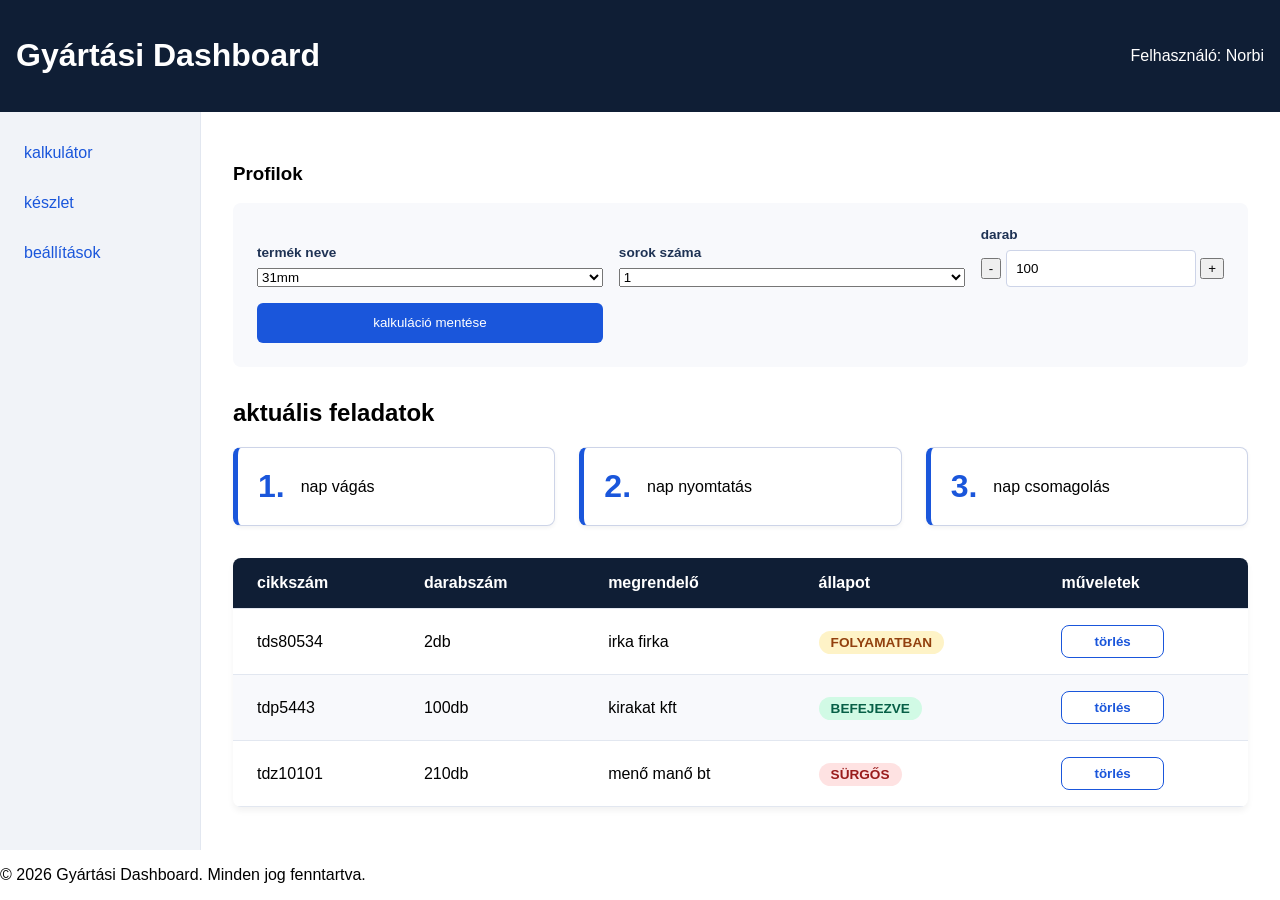
==== 2.5/index.html @ 31476031 "újra tervezés kezdete" ====
<!DOCTYPE html>
<html lang="hu">
<head>
    <meta charset="UTF-8">
    <meta name="viewport" content="width=device-width, initial-scale=1.0">
    <title>tanulás 1.6</title>
    <link rel="stylesheet" href="style.css">
</head>
<body>
    <header>
        <h1>Gyártási Dashboard</h1>
        <nav>Felhasználó: Norbi</nav>
    </header>

    <main class="container">
        <aside class="sidebar">
            <ul>
                <li><a href="#">kalkulátor</a></li>
                <li><a href="#">készlet</a></li>
                <li><a href="#">beállítások</a></li>
            </ul>
        </aside>
        
        <section class="content">
            <div class="calculator-box">
            <h3>Profilok</h3>
                <form class="calc-form">
                    <div class="input-group">
                        <label for="product-name">termék neve</label>
                        <select name="profil" id="profil">
                            <option value="31">31mm</option>
                            <option value="40">40mm</option>
                            <option value="46">46mm</option>
                        </select>
                    </div>

                    <div class="input-group">
                        <label for="row-number">sorok száma</label>
                        <select name="row-number" id="row-number">
                            <option value="1">1</option>
                            <option value="2">2</option>
                            <option value="3">3</option>
                            <option value="4">4</option>
                            <option value="5">5</option>
                            <option value="6">6</option>
                        </select>
                    </div>

                    <div class="input-group">
                        <label for="quantity">darab</label>
                        <div class="quantity-selector">
                            <button type="button" class="quantity-btn" id="minus-btn">-</button>
                            <input type="number" id="quantity" name="quantity" min="1" value="100">
                            <button type="button" class="quantity-btn" id="plus-btn">+</button>
                        </div>
                    </div>

                    <button class="btn-primary" type="submit">kalkuláció mentése</button>
                </form>
            </div>
            <h2>aktuális feladatok</h2>
            <div class="card-grid">
                <article class="card">
                    <span class="card-number">1.</span>
                    <span class="card-text">nap vágás</span>
                </article>
                <article class="card">
                    <span class="card-number">2.</span>
                    <span class="card-text">nap nyomtatás</span>
                </article>
                <article class="card">
                    <span class="card-number">3.</span>
                    <span class="card-text">nap csomagolás</span>
                </article>
            </div>

            <table class="production-table">
                <thead>
                    <tr>
                        <th>cikkszám</th>
                        <th>darabszám</th>
                        <th>megrendelő</th>
                        <th>állapot</th>
                        <th>műveletek</th>
                    </tr>
                </thead>
                <tbody id="production-body">
                    <tr>
                        <td>tds80534</td>
                        <td>2db</td>
                        <td>irka firka</td>
                        <td><span class="status status-pending">folyamatban</span></td>
                        <td><button class="btn-outline delete-btn">törlés</button></td>
                    </tr>
                    <tr>
                        <td>tdp5443</td>
                        <td>100db</td>
                        <td>kirakat kft</td>
                        <td><span class="status status-complete">befejezve</span></td>
                        <td><button class="btn-outline delete-btn">törlés</button></td>
                    </tr>
                    <tr>
                        <td>tdz10101</td>
                        <td>210db</td>
                        <td>menő manő bt</td>
                        <td><span class="status status-urgent">sürgős</span></td>
                        <td><button class="btn-outline delete-btn">törlés</button></td>
                    </tr>
                </tbody>
            </table>

        </section>
    </main>
    <footer>
        <p>&copy; 2026 Gyártási Dashboard. Minden jog fenntartva.</p>
    </footer>
    <div id="delete-modal" class="modal">
        <div class="modal-content mac-launch">
            <h3>Biztos törölni szeretnéd?</h3>
            <p>Ez a művelet nem vonható vissza!</p>
            <div class="modal-buttons">
                <button id="cancel-btn" class="btn-outline">Mégse</button>
                <button id="confirm-btn" class="btn-danger">Törlés</button>
            </div>
        </div>
    </div>
    <script src="app.js"></script>
</body>
</html>
---- 2.5/style.css ----
:root{
    --primary-blue: #1a56db;
    --primary-green: #d1fae5;
    --bg-light:#f8f9fc;
}

body{
    margin: 0;
    font-family: sans-serif;
    display: flex;
    flex-direction: column;
    min-height: 100vh;
}
header{
    background-color: #0f1e35;
    color: white;
    padding: 1rem;
    display: flex;
    justify-content: space-between;
    align-items: center;
}

.container{
    display: flex;
    flex: 1;
}

.sidebar{
    width: 200px;
    background-color: #f1f3f8;
    
    border-right: 1px solid #e2e7f0;;
}
.content{
    flex: 1;
    padding: 2rem;
}
.card-grid{
    display: grid;
    grid-template-columns: repeat(3, 1fr);
    gap: 1.5rem;
    margin-top: 1rem;
}
.card{
    background: white;
    border: 1px solid #cdd4e8;
    padding: 20px;
    border-radius: 8px;
    box-shadow: 0 2px 4px rgba(0,0,0,0.05);
    border-left: 5px solid var(--primary-blue);
    display:flex;
    align-items:center;
    gap:1rem;
}

.card-number{
    font-size: 2rem;
    font-weight:bold;
    color: var(--primary-blue);
}

.calc-form{
    display: grid;
    grid-template-columns: 1fr 1fr auto;
    gap: 1rem;
    align-items: end;
    background: var(--bg-light);
    padding: 1.5rem;
    border-radius: 8px;
    margin-bottom: 2rem;
}

.input-group{
    display: flex;
    flex-direction: column;
    gap: 0.5rem;
}

.input-group label{
    font-weight: bold;
    font-size: 0.85rem;
    color: #1e3254;
}

input{
    padding: 0.6rem;
    border: 1px solid #cdd4e8;
    border-radius: 4px;
}

input:focus{
    outline: none;
    border-color: var(--primary-blue);
    box-shadow: 0 0 0 3px rgba(26,86,219,0.2);
    transition: all 1.3s ease;
}

.btn-primary{
    background-color: var(--primary-blue);
    color: white;
    border: none;
    padding: 0.8rem 1.5rem;
    border-radius: 6px;
}

.btn-primary:hover{
    background-color: #1647b5;
    transform: translateY(-1px);
}

.btn-primary:active{
    transform: translateY(0);
}

.production-table{
    width: 100%;
    border-collapse:collapse;
    background-color: white;
    border-radius: 8px;
    overflow:hidden;
    box-shadow: 0 4px 6px rgba(0,0,0,0.05);
    margin-top: 2rem;
}

.production-table thead{
    background-color: #0f1e35;
    color:white;
    text-align:left;
}

.production-table th,
.production-table td{
    padding: 1rem 1.5rem;
    border-bottom: 1px solid #e2e7f0;
}

.production-table tbody tr:nth-child(even){
    background-color: var(--bg-light);
}

.production-table tbody tr:hover{
    background-color: #edf2ff;
    transition: backgrouns-color 0.2s;
}

.status{
    padding:0.25rem 0.75rem;
    border-radius: 20px;
    font-size: 0.85rem;
    font-weight: bold;
    text-transform: uppercase;
}

.status-pending{
    background-color: #fef3c7;
    color: #92400e;
}

.status-complete{
    background-color: var(--primary-green);
    color: #065f46;
}

.status-urgent{
    background-color: #fee2e2;
    color: #991b1b;
}

.btn-outline{
    background-color:white;
    color: var(--primary-blue);
    border: 1px solid var(--primary-blue);
    padding: 0.5rem 2rem;
    border-radius:8px;
    font-weight:bold;
    cursor: pointer;
    transition: all ease 0.2s;
}

.btn-outline:hover{
    background-color: var(--primary-blue);
    box-shadow: 0 0 0 3px rgba(26,86,219,0.2);
    color:white;
}

.sidebar ul{
    list-style:none;
    display:block;
    width: 100%;
    padding:0;
}

.sidebar a{
    text-decoration: none;
    color: var(--primary-blue);
    display: block;
    padding:1rem 1.5rem;
    width:calc(100% -3rem);
    transition: all ease 0.2s;
}

.sidebar li:hover{
    background-color: #a7a7a7;
}

.sidebar li a:hover{
    color:white;
    background-color: #a7a7a7;
}

@media (max-width: 768px) {
    .card-grid{
        grid-template-columns: 1fr;
    }
    .calc-form{
        grid-template-columns: 1fr;
    }
}

.modal{
    display: none;;
    position: fixed;
    z-index: 1000;
    left: 0; 
    top: 0;
    width: 100%; 
    height: 100%;
    background-color: rgba(0,0,0,0.5); /* Sötétített háttér */
    align-items: center;
    justify-content: center;
    animation: fadeIn 0.4s ease-in;
}

.modal-content{
    background-color:white;
    max-width: 400px;
    padding: 2rem;
    border-radius:12px;
    text-align:center;
    box-shadow: 0 15px 35px rgba(0,0,0,0.3);
    animation: slideUp 0.3s ease-in-out;
    
}

.btn-danger{
   background-color: #ef4444;
   color:white;
   border:none;
   padding:0.5rem 2rem;
   border-radius:6px;
   font-weight:bold;
   cursor:pointer; 
   transition: all ease 0.2s;
}

.btn-danger:hover{
    background-color: #d42727;
    box-shadow: 0 0 0 3px rgba(219, 26, 26, 0.2);

}

.modal-buttons{
    margin-top:1.5rem;
    display:flex;
    gap:1rem;
    justify-content:center;
}
.mac-launch {
    /* Az 'animation-fill-mode: backwards' biztosítja, hogy az animáció 
       kezdete előtt se villanjon fel az elem */
    animation: macAppLaunch 0.45s cubic-bezier(0.34, 1.56, 0.64, 1) backwards;
}


@keyframes fadeIn{
    from {opacity: 0;}
    to { opacity:1;}
}

@keyframes slideUp{
    from{
        transform: translateY(1500px) scale(0.1);
        opacity: 0;
    }
    to{
        transform: translateY(0) scale(1);
        opacity: 1;
    }
}

@keyframes macAppLaunch {
    0% {
        transform: scale(0.3); /* Nagyon kicsiből indul */
        opacity: 0;
    }
    70% {
        transform: scale(1.05); /* Kicsit túlméretezzük (ez a pattanás) */
        opacity: 1;
    }
    100% {
        transform: scale(1); /* Beáll a végleges méretre */
    }
}
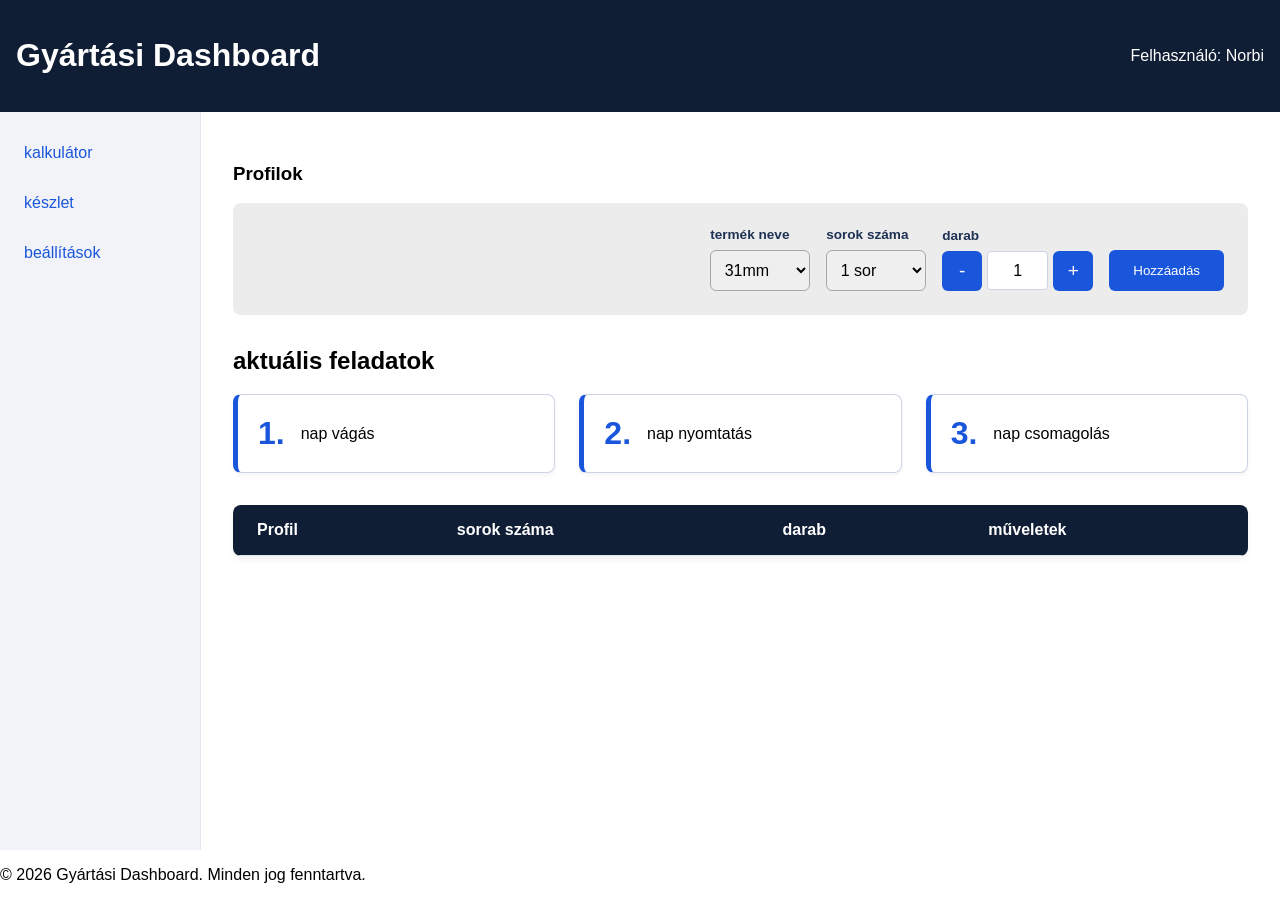
==== commit a6d1337f: "durva átalakulás, alu  profilokat adok a képernyőhöz" ====
--- a/2.5/index.html
+++ b/2.5/index.html
@@ -27,7 +27,7 @@
                 <form class="calc-form">
                     <div class="input-group">
                         <label for="product-name">termék neve</label>
-                        <select name="profil" id="profil">
+                        <select name="profil" id="profil" class="dropdown">
                             <option value="31">31mm</option>
                             <option value="40">40mm</option>
                             <option value="46">46mm</option>
@@ -36,13 +36,13 @@
 
                     <div class="input-group">
                         <label for="row-number">sorok száma</label>
-                        <select name="row-number" id="row-number">
-                            <option value="1">1</option>
-                            <option value="2">2</option>
-                            <option value="3">3</option>
-                            <option value="4">4</option>
-                            <option value="5">5</option>
-                            <option value="6">6</option>
+                        <select name="row-number" id="row-number" class="dropdown">
+                            <option value="1">1 sor</option>
+                            <option value="2">2 sor</option>
+                            <option value="3">3 sor</option>
+                            <option value="4">4 sor</option>
+                            <option value="5">5 sor</option>
+                            <option value="6">6 sor</option>
                         </select>
                     </div>
 
@@ -50,12 +50,12 @@
                         <label for="quantity">darab</label>
                         <div class="quantity-selector">
                             <button type="button" class="quantity-btn" id="minus-btn">-</button>
-                            <input type="number" id="quantity" name="quantity" min="1" value="100">
+                            <input type="number" id="quantity" name="quantity" min="1" value="1">
                             <button type="button" class="quantity-btn" id="plus-btn">+</button>
                         </div>
                     </div>
 
-                    <button class="btn-primary" type="submit">kalkuláció mentése</button>
+                    <button class="btn-primary" type="submit">Hozzáadás</button>
                 </form>
             </div>
             <h2>aktuális feladatok</h2>
@@ -77,35 +77,14 @@
             <table class="production-table">
                 <thead>
                     <tr>
-                        <th>cikkszám</th>
-                        <th>darabszám</th>
-                        <th>megrendelő</th>
-                        <th>állapot</th>
+                        <th>Profil</th>
+                        <th>sorok száma</th>
+                        <th>darab</th>
                         <th>műveletek</th>
                     </tr>
                 </thead>
                 <tbody id="production-body">
-                    <tr>
-                        <td>tds80534</td>
-                        <td>2db</td>
-                        <td>irka firka</td>
-                        <td><span class="status status-pending">folyamatban</span></td>
-                        <td><button class="btn-outline delete-btn">törlés</button></td>
-                    </tr>
-                    <tr>
-                        <td>tdp5443</td>
-                        <td>100db</td>
-                        <td>kirakat kft</td>
-                        <td><span class="status status-complete">befejezve</span></td>
-                        <td><button class="btn-outline delete-btn">törlés</button></td>
-                    </tr>
-                    <tr>
-                        <td>tdz10101</td>
-                        <td>210db</td>
-                        <td>menő manő bt</td>
-                        <td><span class="status status-urgent">sürgős</span></td>
-                        <td><button class="btn-outline delete-btn">törlés</button></td>
-                    </tr>
+                    
                 </tbody>
             </table>
 
--- a/2.5/style.css
+++ b/2.5/style.css
@@ -1,7 +1,7 @@
 :root{
     --primary-blue: #1a56db;
     --primary-green: #d1fae5;
-    --bg-light:#f8f9fc;
+    --bg-light:#ececec;
 }
 
 body{
@@ -60,10 +60,11 @@
 }
 
 .calc-form{
-    display: grid;
-    grid-template-columns: 1fr 1fr auto;
+    display: flex;;
+    /*grid-template-columns: 1fr 1fr auto;*/
     gap: 1rem;
-    align-items: end;
+    align-items:flex-end;
+    justify-content: flex-end;
     background: var(--bg-light);
     padding: 1.5rem;
     border-radius: 8px;
@@ -271,6 +272,62 @@
     animation: macAppLaunch 0.45s cubic-bezier(0.34, 1.56, 0.64, 1) backwards;
 }
 
+.quantity-selector{
+    display:flex;
+    align-items:center;
+    gap:5px;
+}
+
+.quantity-btn{
+    width:40px;
+    height:40px;
+    background-color: var(--primary-blue);
+    color:white;
+    border:none;
+    border-radius: 6px;
+    font-size:1.2rem;
+    cursor:pointer;
+    transition: background-color 0.2s;
+}
+
+.quantity-btn:hover{
+    background-color: #0e42bb;
+}
+
+input[type=number]::-webkit-inner-spin-button,
+input[type=number]::-webkit-outer-spin-button {
+    -webkit-appearance: none;
+    margin:0;
+}
+
+#quantity{
+    width:40px;
+    text-align:center;
+    font-size:1rem;
+}
+
+.dropdown{
+    padding:0.6rem;
+    border: 1px solid #a7a7a7;
+    border-radius: 6px;
+    width:100px;
+    font-size:1rem;
+}
+
+.dropdown:focus{
+    border-color:var(--primary-blue);
+    border-bottom-left-radius:0px;
+    border-bottom-right-radius:0px;
+}.dropdown option{
+    border-bottom-left-radius:6px;
+    border-bottom-right-radius:6px;
+}
+
+.dropdown option:hover{
+    background-color:var(--primary-blue);
+    color:white;
+}
+
 
 @keyframes fadeIn{
     from {opacity: 0;}
